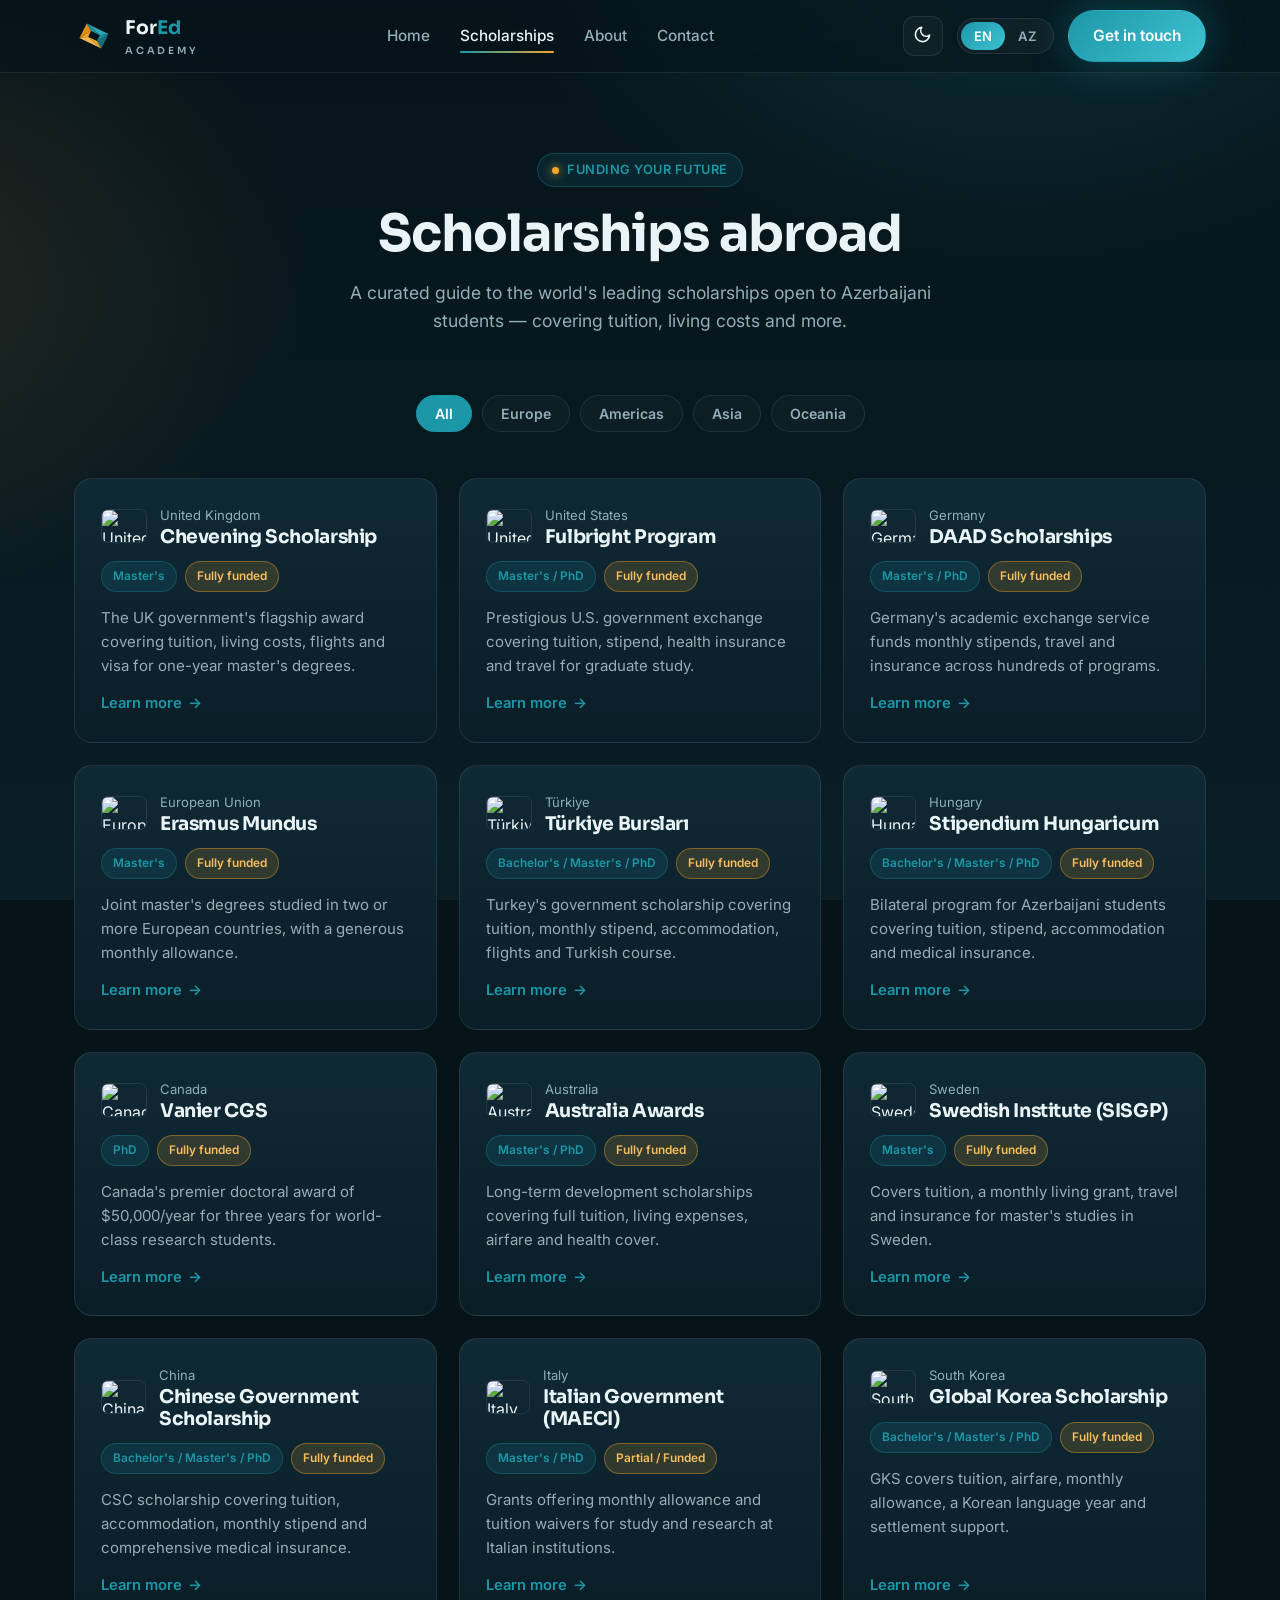
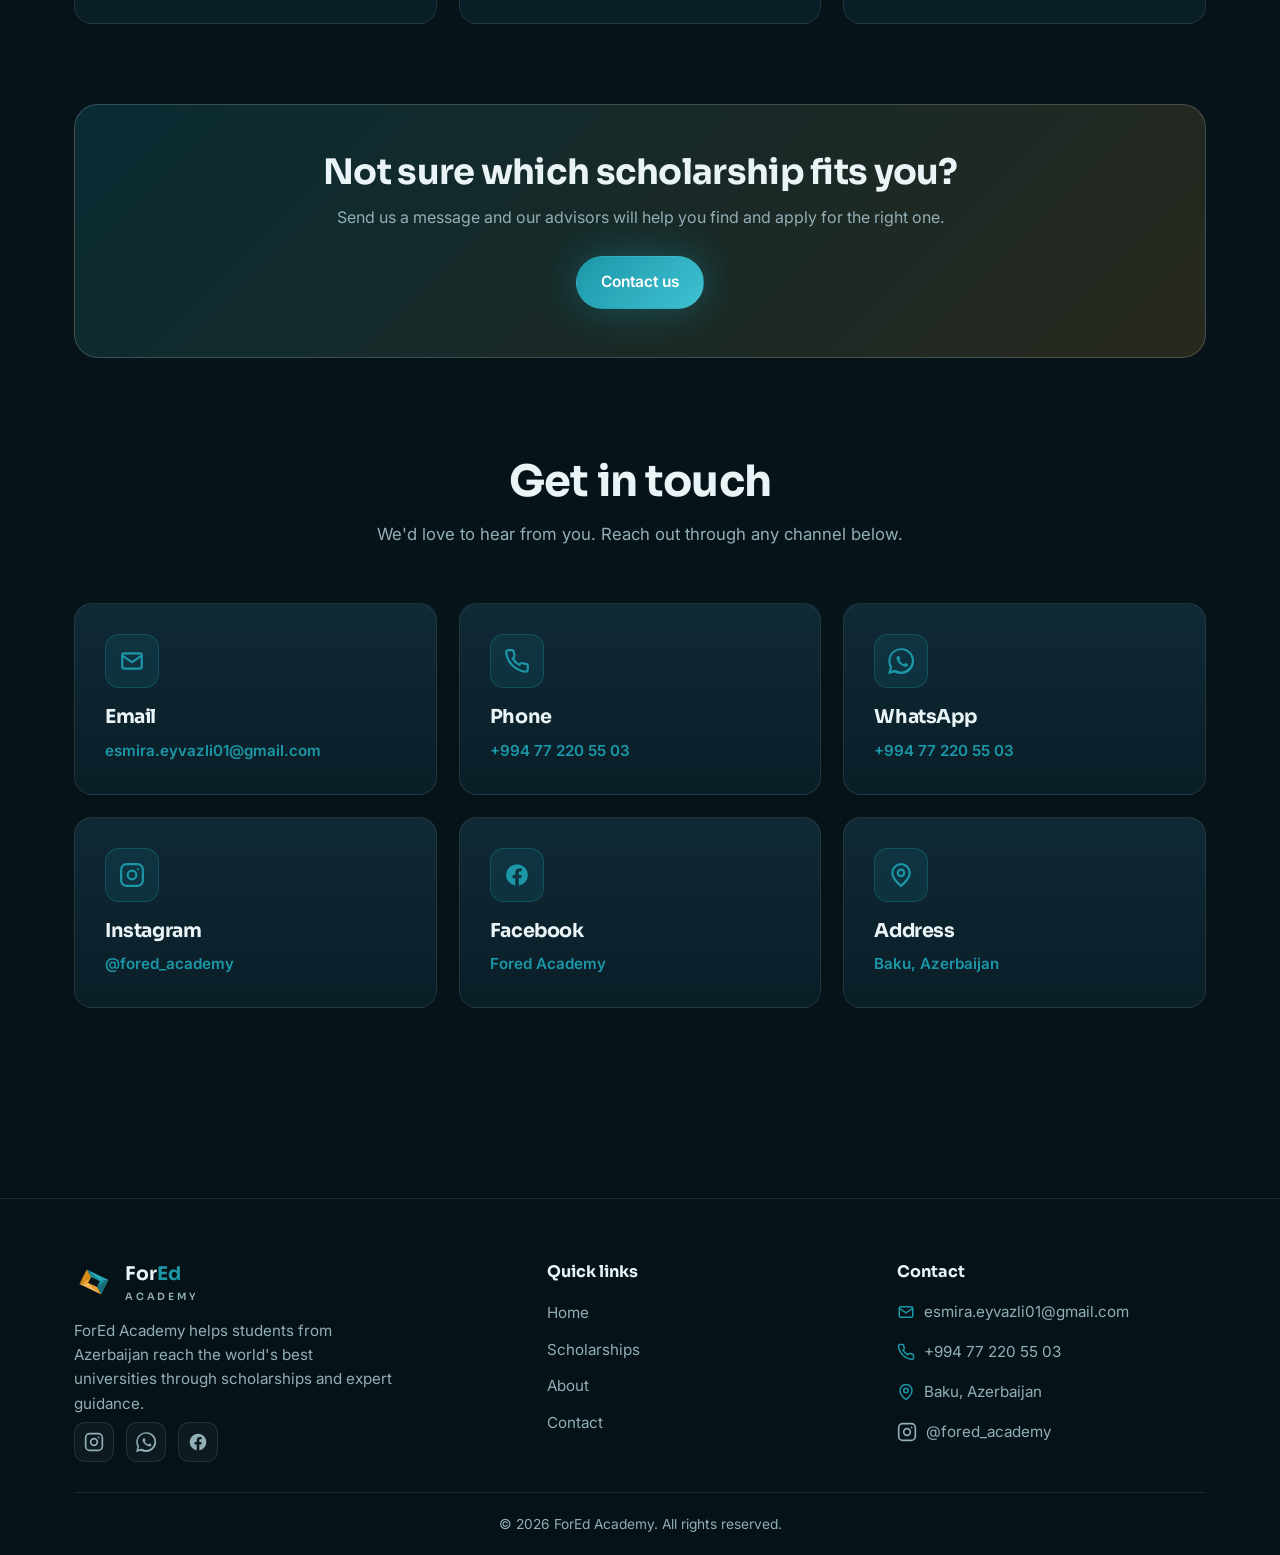
==== scholarships.html @ b3834b79 "Initial commit: ForEd Academy bilingual site with globe and scholarships Static EN/AZ site with a Ba" ====
<!DOCTYPE html>
<html lang="en">
<head>
  <meta charset="UTF-8">
  <meta name="viewport" content="width=device-width, initial-scale=1.0">
  <title>Scholarships Abroad — ForEd Academy</title>
  <meta name="description" content="A curated guide to the world's leading scholarships open to Azerbaijani students.">
  <link rel="preconnect" href="https://fonts.googleapis.com">
  <link rel="preconnect" href="https://fonts.gstatic.com" crossorigin>
  <link href="https://fonts.googleapis.com/css2?family=Sora:wght@600;700;800&family=Inter:wght@400;500;600&display=swap" rel="stylesheet">
  <link rel="stylesheet" href="assets/css/styles.css">
  <script>document.documentElement.setAttribute("data-theme", localStorage.getItem("fored-theme") || "dark");</script>
</head>
<body>
  <header id="site-header" data-active="scholarships"></header>

  <main>
    <!-- PAGE HERO -->
    <section class="page-hero">
      <div class="container">
        <span class="eyebrow"><span class="dot"></span><span data-i18n="sch.eyebrow"></span></span>
        <h1 data-i18n="sch.title"></h1>
        <p data-i18n="sch.lead"></p>
      </div>
    </section>

    <!-- FILTERS + GRID -->
    <section class="section" style="padding-top:0;">
      <div class="container">
        <div class="filters" id="filters"></div>
        <div class="scholarship-grid" id="scholarship-grid"></div>

        <!-- CTA -->
        <div class="cta-band reveal">
          <h2 data-i18n="schcta.title"></h2>
          <p data-i18n="schcta.text"></p>
          <a href="#contact" class="btn btn-primary" data-i18n="schcta.btn"></a>
        </div>
      </div>
    </section>

    <!-- CONTACT -->
    <section class="section" id="contact" style="padding-top:0;">
      <div class="container">
        <div class="section-head reveal">
          <h2 data-i18n="contact.head"></h2>
          <p data-i18n="contact.sub"></p>
        </div>
        <div class="features" id="contact-cards"></div>
      </div>
    </section>
  </main>

  <footer id="site-footer"></footer>

  <!-- App scripts -->
  <script src="assets/js/config.js"></script>
  <script src="assets/js/i18n.js"></script>
  <script src="assets/js/layout.js"></script>
  <script src="assets/js/scholarships.js"></script>
  <script src="assets/js/main.js"></script>
  <script>
    /* Build contact cards from SITE config (after layout/config available) */
    document.addEventListener("DOMContentLoaded", () => {
      const wrap = document.getElementById("contact-cards");
      if (!wrap) return;
      const cards = [
        { ico: ICONS.mail,      label: "Email",     value: SITE.email,           href: "mailto:" + SITE.email },
        { ico: ICONS.phone,     label: "Phone",     value: SITE.phone,           href: "tel:" + SITE.phoneHref },
        { ico: ICONS.whatsapp,  label: "WhatsApp",  value: SITE.phone,           href: SITE.whatsapp },
        { ico: ICONS.instagram, label: "Instagram", value: SITE.instagramHandle, href: SITE.instagram },
        { ico: ICONS.facebook,  label: "Facebook",  value: "Fored Academy",      href: SITE.facebook },
        { ico: ICONS.pin,       label: "Address",   value: SITE.address,         href: SITE.mapUrl }
      ].filter(c => c.value);
      wrap.innerHTML = cards.map(c => `
        <div class="card reveal">
          <div class="ico">${c.ico}</div>
          <h3>${c.label}</h3>
          ${c.href ? `<a class="more" href="${c.href}" target="_blank" rel="noopener">${c.value}</a>` : `<p>${c.value}</p>`}
        </div>`).join("");
      if (window.observeReveals) window.observeReveals();
    });
  </script>
</body>
</html>
---- assets/css/styles.css ----
/* ===========================================================
   ForEd Academy — Design System
   Brand colours derived from the logo: teal + amber.
   Light/dark theme via [data-theme] on <html>.
   =========================================================== */

/* ---------- Theme tokens ---------- */
:root,
:root[data-theme="dark"] {
  --bg:        #06141A;
  --bg-2:      #0A1E27;
  --surface:   #0F2935;
  --surface-2: #143843;
  --text:      #EAF4F6;
  --muted:     #93AEB6;
  --border:        rgba(255,255,255,0.09);
  --border-strong: rgba(255,255,255,0.18);
  --globe-vignette: var(--bg);
  --header-bg: rgba(6,20,26,0.66);
  --ambient: radial-gradient(900px 600px at 80% -10%, rgba(43,167,181,0.20), transparent 60%),
             radial-gradient(800px 600px at -10% 30%, rgba(242,166,46,0.12), transparent 55%),
             linear-gradient(180deg, var(--bg), var(--bg-2));
}

:root[data-theme="light"] {
  --bg:        #F4F8FA;
  --bg-2:      #FFFFFF;
  --surface:   #FFFFFF;
  --surface-2: #EEF4F6;
  --text:      #0E2730;
  --muted:     #51707A;
  --border:        rgba(14,39,48,0.10);
  --border-strong: rgba(14,39,48,0.20);
  --globe-vignette: var(--bg);
  --header-bg: rgba(255,255,255,0.78);
  --ambient: radial-gradient(900px 600px at 82% -12%, rgba(30,142,156,0.16), transparent 60%),
             radial-gradient(800px 600px at -8% 28%, rgba(242,166,46,0.16), transparent 55%),
             linear-gradient(180deg, var(--bg), #E8F0F3);
}

/* Brand constants (same in both themes) */
:root {
  --primary:   #1C97A8;   /* teal */
  --primary-2: #3FC2D2;
  --accent:    #F2A62E;   /* amber */
  --accent-2:  #F7BD5E;

  --glow: 0 0 40px rgba(28,151,168,0.40);
  --shadow: 0 18px 50px rgba(0,0,0,0.35);
  --radius: 18px;
  --radius-sm: 12px;
  --font-head: "Sora", system-ui, sans-serif;
  --font-body: "Inter", system-ui, sans-serif;
  --maxw: 1180px;
}

* { box-sizing: border-box; margin: 0; padding: 0; }
html { scroll-behavior: smooth; }
body {
  font-family: var(--font-body);
  background: var(--bg);
  color: var(--text);
  line-height: 1.6;
  overflow-x: hidden;
  -webkit-font-smoothing: antialiased;
  transition: background-color .35s ease, color .35s ease;
}

body::before {
  content: "";
  position: fixed; inset: 0; z-index: -2;
  background: var(--ambient);
  transition: background .35s ease;
}

a { color: inherit; text-decoration: none; }
img { max-width: 100%; display: block; }
h1, h2, h3 { font-family: var(--font-head); line-height: 1.12; font-weight: 700; letter-spacing: -0.02em; }
.container { width: 100%; max-width: var(--maxw); margin: 0 auto; padding: 0 24px; }

/* ---------- Buttons ---------- */
.btn {
  display: inline-flex; align-items: center; gap: 9px;
  padding: 13px 24px; border-radius: 999px;
  font-weight: 600; font-size: 0.97rem; cursor: pointer;
  border: 1px solid transparent; transition: all .22s ease; white-space: nowrap;
}
.btn-primary {
  background: linear-gradient(135deg, var(--primary), var(--primary-2));
  color: #fff; box-shadow: var(--glow);
}
.btn-primary:hover { transform: translateY(-2px); box-shadow: 0 0 55px rgba(28,151,168,0.6); }
.btn-ghost { background: rgba(127,127,127,0.06); border-color: var(--border-strong); color: var(--text); }
.btn-ghost:hover { background: rgba(127,127,127,0.12); transform: translateY(-2px); }

/* ---------- Header ---------- */
.site-header {
  position: sticky; top: 0; z-index: 50;
  backdrop-filter: blur(14px);
  background: var(--header-bg);
  border-bottom: 1px solid var(--border);
  transition: background-color .35s ease;
}
.nav { display: flex; align-items: center; justify-content: space-between; height: 72px; }
.brand { display: flex; align-items: center; gap: 11px; font-family: var(--font-head); font-weight: 700; font-size: 1.18rem; color: var(--text); }
.brand .brand-full { height: 46px; width: auto; display: block; }
.brand .brand-fallback { display: inline-flex; align-items: center; gap: 11px; }
.brand .logo-mark { width: 40px; height: 40px; flex: none; }
.brand .wordmark b { color: var(--primary); }
.brand .wordmark .sub { display: block; font-size: 0.62rem; letter-spacing: 0.28em; font-weight: 600; color: var(--muted); text-transform: uppercase; }

.nav-links { display: flex; align-items: center; gap: 30px; list-style: none; }
.nav-links a { color: var(--muted); font-weight: 500; font-size: 0.96rem; transition: color .2s; position: relative; }
.nav-links a:hover, .nav-links a.active { color: var(--text); }
.nav-links a.active::after {
  content: ""; position: absolute; left: 0; right: 0; bottom: -8px; height: 2px;
  background: linear-gradient(90deg, var(--primary), var(--accent)); border-radius: 2px;
}
.nav-right { display: flex; align-items: center; gap: 14px; }

/* Theme toggle */
.theme-toggle {
  width: 40px; height: 40px; border-radius: 11px; cursor: pointer;
  background: rgba(127,127,127,0.08); border: 1px solid var(--border);
  color: var(--text); display: grid; place-items: center; transition: all .22s;
}
.theme-toggle:hover { border-color: var(--primary); transform: translateY(-2px); }
.theme-toggle svg { width: 19px; height: 19px; }
.theme-toggle .icon-sun { display: none; }
:root[data-theme="light"] .theme-toggle .icon-sun { display: block; }
:root[data-theme="light"] .theme-toggle .icon-moon { display: none; }

/* Language switch */
.lang-switch { display: inline-flex; background: rgba(127,127,127,0.08); border: 1px solid var(--border); border-radius: 999px; padding: 3px; }
.lang-switch button { border: 0; background: transparent; color: var(--muted); cursor: pointer; font: 600 0.82rem var(--font-body); padding: 6px 13px; border-radius: 999px; transition: all .2s; }
.lang-switch button.active { background: linear-gradient(135deg, var(--primary), var(--primary-2)); color: #fff; }

.nav-toggle { display: none; background: none; border: 0; color: var(--text); cursor: pointer; font-size: 1.5rem; }

/* ---------- Hero ---------- */
.hero { position: relative; min-height: calc(100vh - 72px); display: flex; align-items: center; }
.hero-grid { display: grid; grid-template-columns: 1fr 1fr; gap: 30px; align-items: center; width: 100%; }
.hero-copy { max-width: 560px; }
.eyebrow {
  display: inline-flex; align-items: center; gap: 8px;
  font-size: 0.8rem; font-weight: 600; letter-spacing: 0.04em; text-transform: uppercase;
  color: var(--primary); background: rgba(28,151,168,0.12); border: 1px solid rgba(28,151,168,0.3);
  padding: 6px 14px; border-radius: 999px; margin-bottom: 22px;
}
.eyebrow .dot { width: 7px; height: 7px; border-radius: 50%; background: var(--accent); box-shadow: 0 0 10px var(--accent); }
.hero h1 { font-size: clamp(2.3rem, 5vw, 3.7rem); margin-bottom: 20px; }
.hero h1 .grad { background: linear-gradient(120deg, var(--primary-2), var(--accent)); -webkit-background-clip: text; background-clip: text; color: transparent; }
.hero p.lead { font-size: 1.12rem; color: var(--muted); margin-bottom: 32px; }
.hero-cta { display: flex; gap: 14px; flex-wrap: wrap; }
.hero-stats { display: flex; gap: 34px; margin-top: 46px; flex-wrap: wrap; }
.hero-stats .stat .num { font-family: var(--font-head); font-size: 1.9rem; font-weight: 700; color: var(--text); }
.hero-stats .stat .num span { color: var(--accent); }
.hero-stats .stat .label { font-size: 0.85rem; color: var(--muted); }

/* Globe */
.globe-wrap { position: relative; display: grid; place-items: center; min-height: 520px; }
#globe { width: 100%; height: 560px; cursor: grab; }
#globe:active { cursor: grabbing; }
.globe-wrap::after {
  content: ""; position: absolute; inset: 0; pointer-events: none;
  background: radial-gradient(circle at center, transparent 55%, var(--globe-vignette) 92%);
  transition: background .35s ease;
}

/* ---------- Sections ---------- */
.section { padding: 100px 0; }
.section-head { text-align: center; max-width: 640px; margin: 0 auto 56px; }
.section-head h2 { font-size: clamp(1.9rem, 3.5vw, 2.7rem); margin-bottom: 14px; }
.section-head p { color: var(--muted); font-size: 1.05rem; }

/* Feature cards */
.features { display: grid; grid-template-columns: repeat(3, 1fr); gap: 22px; }
.card {
  background: linear-gradient(180deg, var(--surface), var(--bg-2));
  border: 1px solid var(--border); border-radius: var(--radius);
  padding: 30px; transition: transform .25s ease, border-color .25s ease, box-shadow .25s ease;
}
.card:hover { transform: translateY(-6px); border-color: var(--border-strong); box-shadow: var(--shadow); }
.card .ico {
  width: 54px; height: 54px; border-radius: 14px; display: grid; place-items: center;
  background: rgba(28,151,168,0.12); border: 1px solid rgba(28,151,168,0.3);
  color: var(--primary); margin-bottom: 18px;
}
.card .ico svg { width: 26px; height: 26px; }
.card h3 { font-size: 1.2rem; margin-bottom: 10px; }
.card p { color: var(--muted); font-size: 0.97rem; }
.card .more { color: var(--primary); font-weight: 600; font-size: 0.95rem; }

/* ---------- Scholarships ---------- */
.page-hero { padding: 80px 0 30px; text-align: center; }
.page-hero .eyebrow { margin-bottom: 18px; }
.page-hero h1 { font-size: clamp(2.1rem, 4.5vw, 3.2rem); margin-bottom: 16px; }
.page-hero p { color: var(--muted); font-size: 1.1rem; max-width: 620px; margin: 0 auto; }

.filters { display: flex; gap: 10px; justify-content: center; flex-wrap: wrap; margin: 30px 0 46px; }
.chip { border: 1px solid var(--border); background: rgba(127,127,127,0.06); color: var(--muted); padding: 9px 18px; border-radius: 999px; cursor: pointer; font: 600 0.88rem var(--font-body); transition: all .2s; }
.chip.active, .chip:hover { color: #fff; border-color: var(--primary); background: var(--primary); }

.scholarship-grid { display: grid; grid-template-columns: repeat(auto-fill, minmax(330px, 1fr)); gap: 22px; }
.sch-card {
  background: linear-gradient(180deg, var(--surface), var(--bg-2));
  border: 1px solid var(--border); border-radius: var(--radius);
  padding: 26px; display: flex; flex-direction: column; gap: 14px;
  transition: transform .25s ease, border-color .25s ease, box-shadow .25s ease;
}
.sch-card:hover { transform: translateY(-6px); border-color: var(--border-strong); box-shadow: var(--shadow); }
.sch-top { display: flex; align-items: center; gap: 13px; }
.sch-flag { width: 46px; height: 34px; border-radius: 7px; object-fit: cover; border: 1px solid var(--border); }
.sch-top .country { font-size: 0.82rem; color: var(--muted); }
.sch-top h3 { font-size: 1.18rem; }
.sch-tags { display: flex; gap: 8px; flex-wrap: wrap; }
.tag { font-size: 0.74rem; font-weight: 600; padding: 5px 11px; border-radius: 999px; }
.tag.level { background: rgba(28,151,168,0.14); color: var(--primary); border: 1px solid rgba(28,151,168,0.3); }
.tag.fund  { background: rgba(242,166,46,0.16); color: #b9791a; border: 1px solid rgba(242,166,46,0.4); }
:root[data-theme="dark"] .tag.fund { color: var(--accent-2); }
.sch-card p.desc { color: var(--muted); font-size: 0.94rem; flex: 1; }
.sch-card .more { margin-top: auto; color: var(--primary); font-weight: 600; font-size: 0.92rem; display: inline-flex; align-items: center; gap: 6px; transition: gap .2s; }
.sch-card .more:hover { gap: 10px; }

/* CTA band */
.cta-band {
  margin-top: 80px;
  background: linear-gradient(135deg, rgba(28,151,168,0.18), rgba(242,166,46,0.14));
  border: 1px solid var(--border-strong); border-radius: 24px; padding: 48px; text-align: center;
}
.cta-band h2 { font-size: clamp(1.6rem, 3vw, 2.2rem); margin-bottom: 12px; }
.cta-band p { color: var(--muted); margin-bottom: 26px; }

/* ---------- Footer / Contact ---------- */
.site-footer { border-top: 1px solid var(--border); background: var(--header-bg); margin-top: 90px; }
.footer-grid { display: grid; grid-template-columns: 1.4fr 1fr 1fr; gap: 40px; padding: 60px 0 30px; }
.footer-grid .brand { margin-bottom: 14px; }
.footer-about p { color: var(--muted); font-size: 0.95rem; max-width: 320px; }
.footer-col h4 { font-family: var(--font-head); font-size: 1rem; margin-bottom: 16px; }
.footer-col ul { list-style: none; display: flex; flex-direction: column; gap: 11px; }
.footer-col a, .contact-item { color: var(--muted); font-size: 0.95rem; display: inline-flex; align-items: center; gap: 9px; transition: color .2s; }
.footer-col a:hover { color: var(--text); }
.contact-item .ci { width: 18px; height: 18px; flex: none; color: var(--primary); }
.socials { display: flex; gap: 12px; margin-top: 6px; }
.socials a { width: 40px; height: 40px; border-radius: 11px; display: grid; place-items: center; background: rgba(127,127,127,0.08); border: 1px solid var(--border); color: var(--muted); transition: all .22s; }
.socials a:hover { color: #fff; border-color: var(--primary); transform: translateY(-3px); background: var(--primary); }
.footer-bottom { border-top: 1px solid var(--border); padding: 20px 0; text-align: center; color: var(--muted); font-size: 0.86rem; }

/* ---------- Reveal animation ---------- */
.reveal { opacity: 0; transform: translateY(24px); transition: opacity .7s ease, transform .7s ease; }
.reveal.in { opacity: 1; transform: none; }

/* ---------- Responsive ---------- */
@media (max-width: 900px) {
  .hero-grid { grid-template-columns: 1fr; }
  .globe-wrap { order: -1; min-height: 360px; }
  #globe { height: 380px; }
  .hero { min-height: auto; padding: 40px 0 70px; }
  .features { grid-template-columns: 1fr; }
  .footer-grid { grid-template-columns: 1fr; gap: 30px; }
  .nav-links {
    position: fixed; inset: 72px 0 auto 0; flex-direction: column; gap: 0;
    background: var(--bg-2); border-bottom: 1px solid var(--border);
    padding: 10px 24px; display: none;
  }
  .nav-links.open { display: flex; }
  .nav-links li { width: 100%; padding: 12px 0; border-bottom: 1px solid var(--border); }
  .nav-links a.active::after { display: none; }
  .nav-toggle { display: block; }
}
@media (max-width: 520px) {
  .cta-band { padding: 32px 22px; }
  .hero-stats { gap: 22px; }
  .brand .wordmark { font-size: 1.05rem; }
}
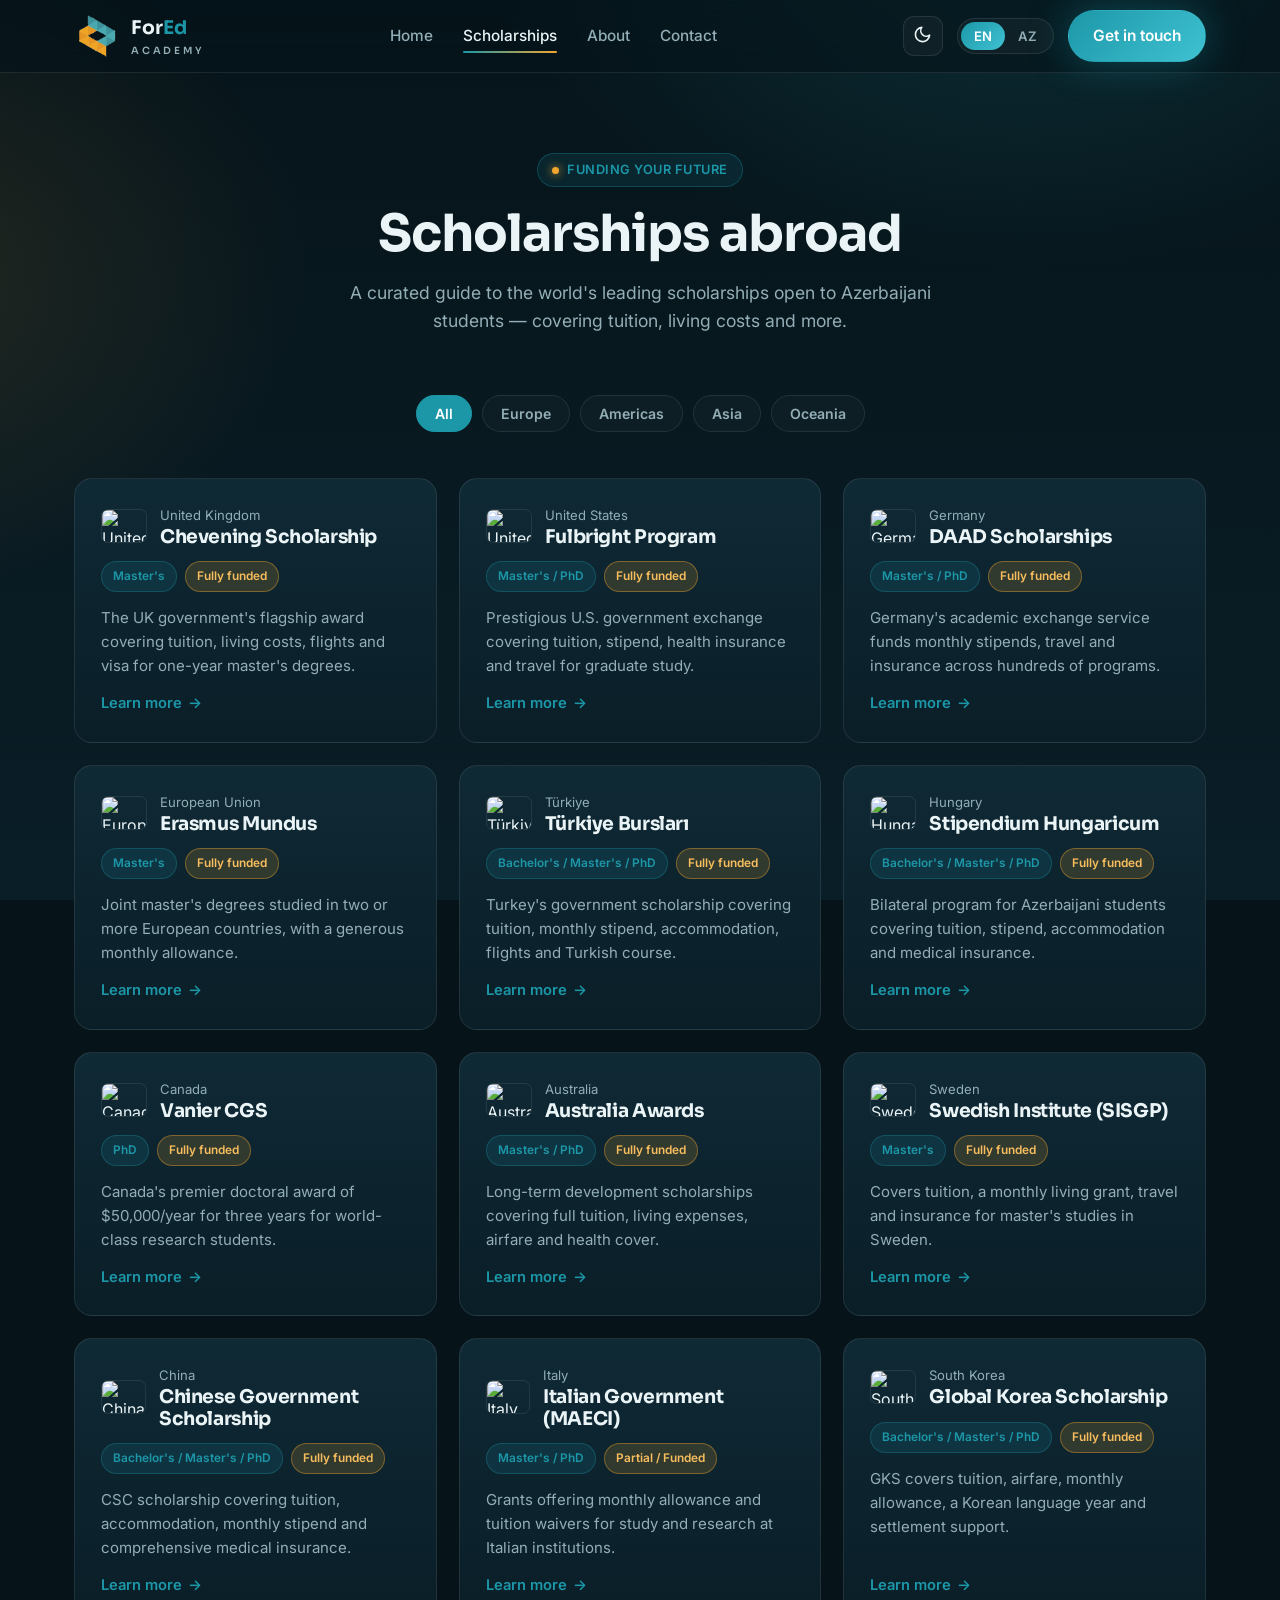
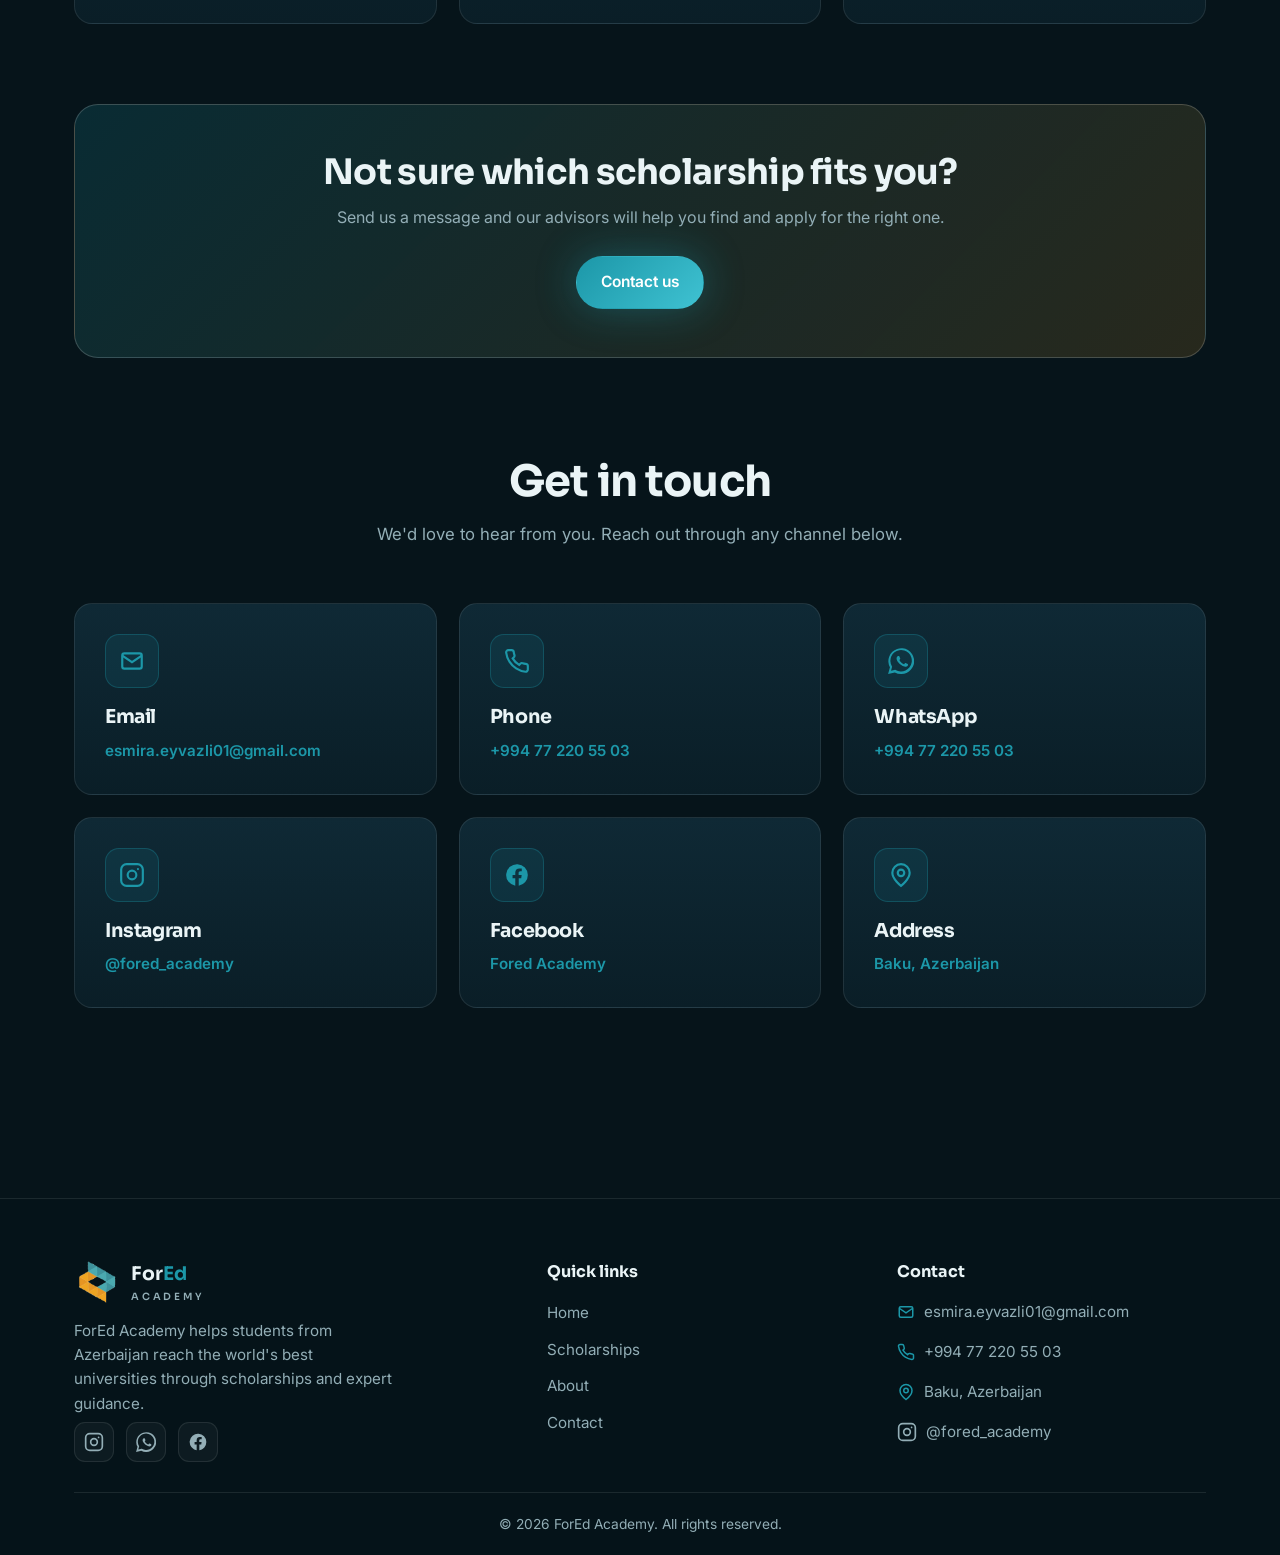
==== commit 7bff7dea: "Add favicon and fine-tune logo size Set the logo as the browser-tab favicon (and apple-touch-icon) o" ====
--- a/scholarships.html
+++ b/scholarships.html
@@ -3,6 +3,8 @@
 <head>
   <meta charset="UTF-8">
   <meta name="viewport" content="width=device-width, initial-scale=1.0">
+  <link rel="icon" type="image/png" href="assets/img/logo-mark.png">
+  <link rel="apple-touch-icon" href="assets/img/logo-mark.png">
   <title>Scholarships Abroad — ForEd Academy</title>
   <meta name="description" content="A curated guide to the world's leading scholarships open to Azerbaijani students.">
   <link rel="preconnect" href="https://fonts.googleapis.com">
--- a/assets/css/styles.css
+++ b/assets/css/styles.css
@@ -105,7 +105,7 @@
 .brand { display: flex; align-items: center; gap: 11px; font-family: var(--font-head); font-weight: 700; font-size: 1.18rem; color: var(--text); }
 .brand .brand-full { height: 46px; width: auto; display: block; }
 .brand .brand-fallback { display: inline-flex; align-items: center; gap: 11px; }
-.brand .logo-mark { width: 40px; height: 40px; flex: none; }
+.brand .logo-mark { width: 46px; height: 46px; flex: none; }
 .brand .wordmark b { color: var(--primary); }
 .brand .wordmark .sub { display: block; font-size: 0.62rem; letter-spacing: 0.28em; font-weight: 600; color: var(--muted); text-transform: uppercase; }
 
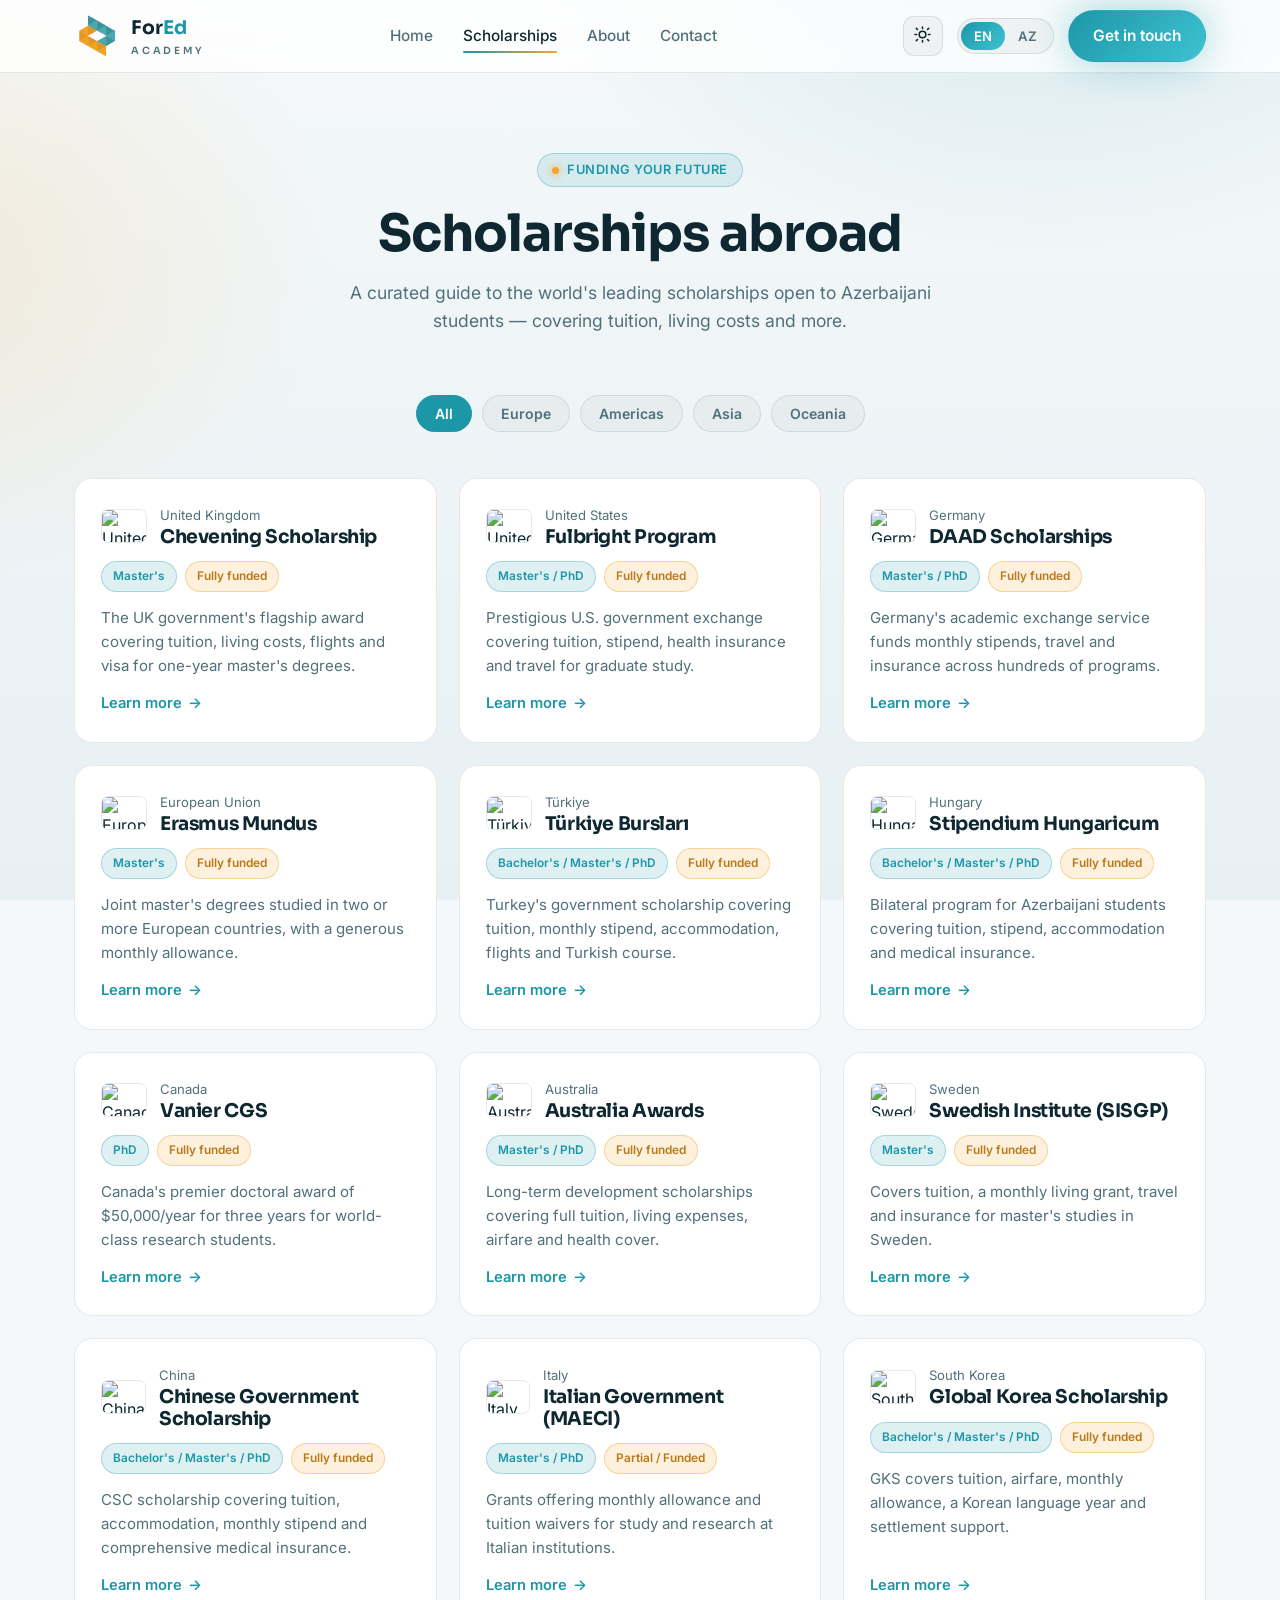
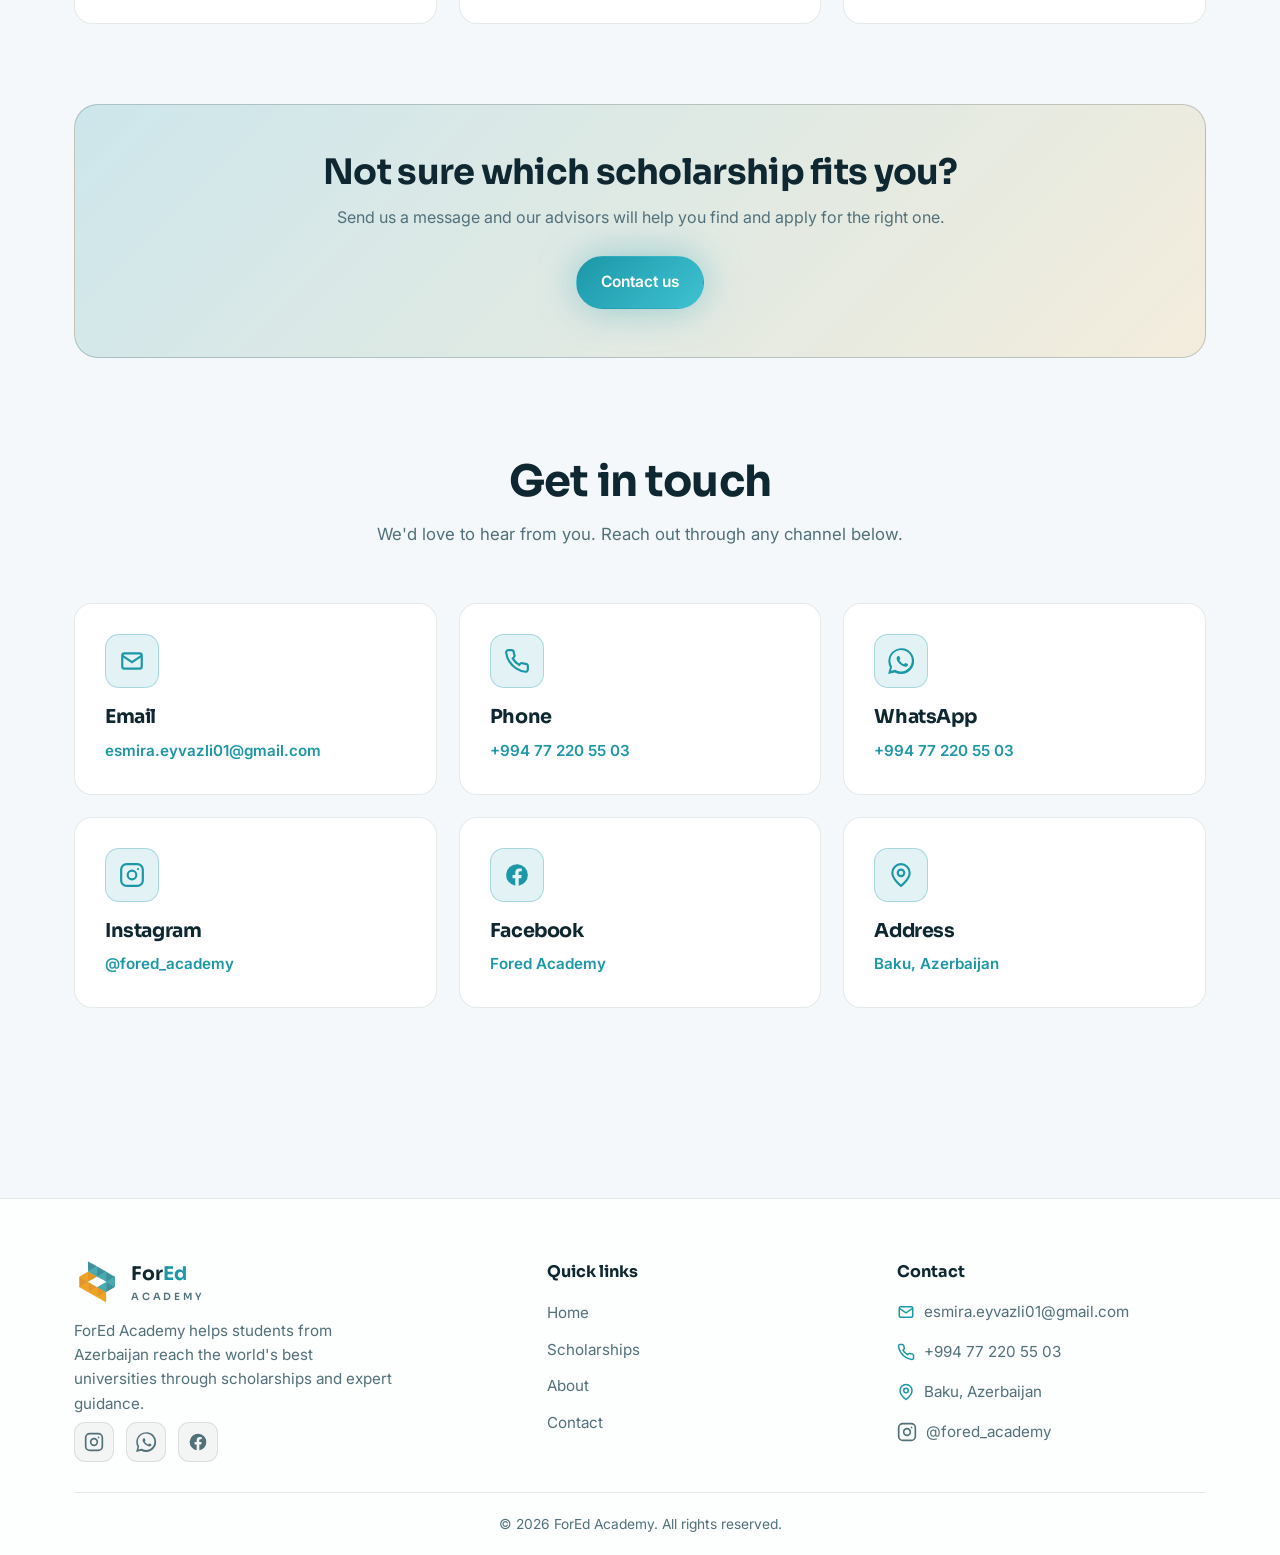
==== commit 2d7c2c31: "Follow device theme/language preferences and improve mobile layout - Theme defaults to the device's " ====
--- a/scholarships.html
+++ b/scholarships.html
@@ -11,7 +11,9 @@
   <link rel="preconnect" href="https://fonts.gstatic.com" crossorigin>
   <link href="https://fonts.googleapis.com/css2?family=Sora:wght@600;700;800&family=Inter:wght@400;500;600&display=swap" rel="stylesheet">
   <link rel="stylesheet" href="assets/css/styles.css">
-  <script>document.documentElement.setAttribute("data-theme", localStorage.getItem("fored-theme") || "dark");</script>
+  <meta name="theme-color" content="#06141A" media="(prefers-color-scheme: dark)">
+  <meta name="theme-color" content="#F4F8FA" media="(prefers-color-scheme: light)">
+  <script>document.documentElement.setAttribute("data-theme", localStorage.getItem("fored-theme") || (matchMedia("(prefers-color-scheme: light)").matches ? "light" : "dark"));</script>
 </head>
 <body>
   <header id="site-header" data-active="scholarships"></header>
--- a/assets/css/styles.css
+++ b/assets/css/styles.css
@@ -258,6 +258,11 @@
   .hero { min-height: auto; padding: 40px 0 70px; }
   .features { grid-template-columns: 1fr; }
   .footer-grid { grid-template-columns: 1fr; gap: 30px; }
+  .section { padding: 70px 0; }
+  .section-head { margin-bottom: 40px; }
+  /* Header CTA doesn't fit on small screens; contact stays reachable via the menu */
+  .nav-right .btn-primary { display: none; }
+  .nav-right { gap: 10px; }
   .nav-links {
     position: fixed; inset: 72px 0 auto 0; flex-direction: column; gap: 0;
     background: var(--bg-2); border-bottom: 1px solid var(--border);
@@ -272,4 +277,12 @@
   .cta-band { padding: 32px 22px; }
   .hero-stats { gap: 22px; }
   .brand .wordmark { font-size: 1.05rem; }
-}
+  .brand .logo-mark { width: 38px; height: 38px; }
+  .theme-toggle { width: 36px; height: 36px; }
+  .lang-switch button { padding: 5px 10px; }
+  .container { padding: 0 18px; }
+  #globe { height: 330px; }
+  .globe-wrap { min-height: 310px; }
+  .page-hero { padding: 56px 0 20px; }
+  .scholarship-grid { grid-template-columns: 1fr; }
+}
